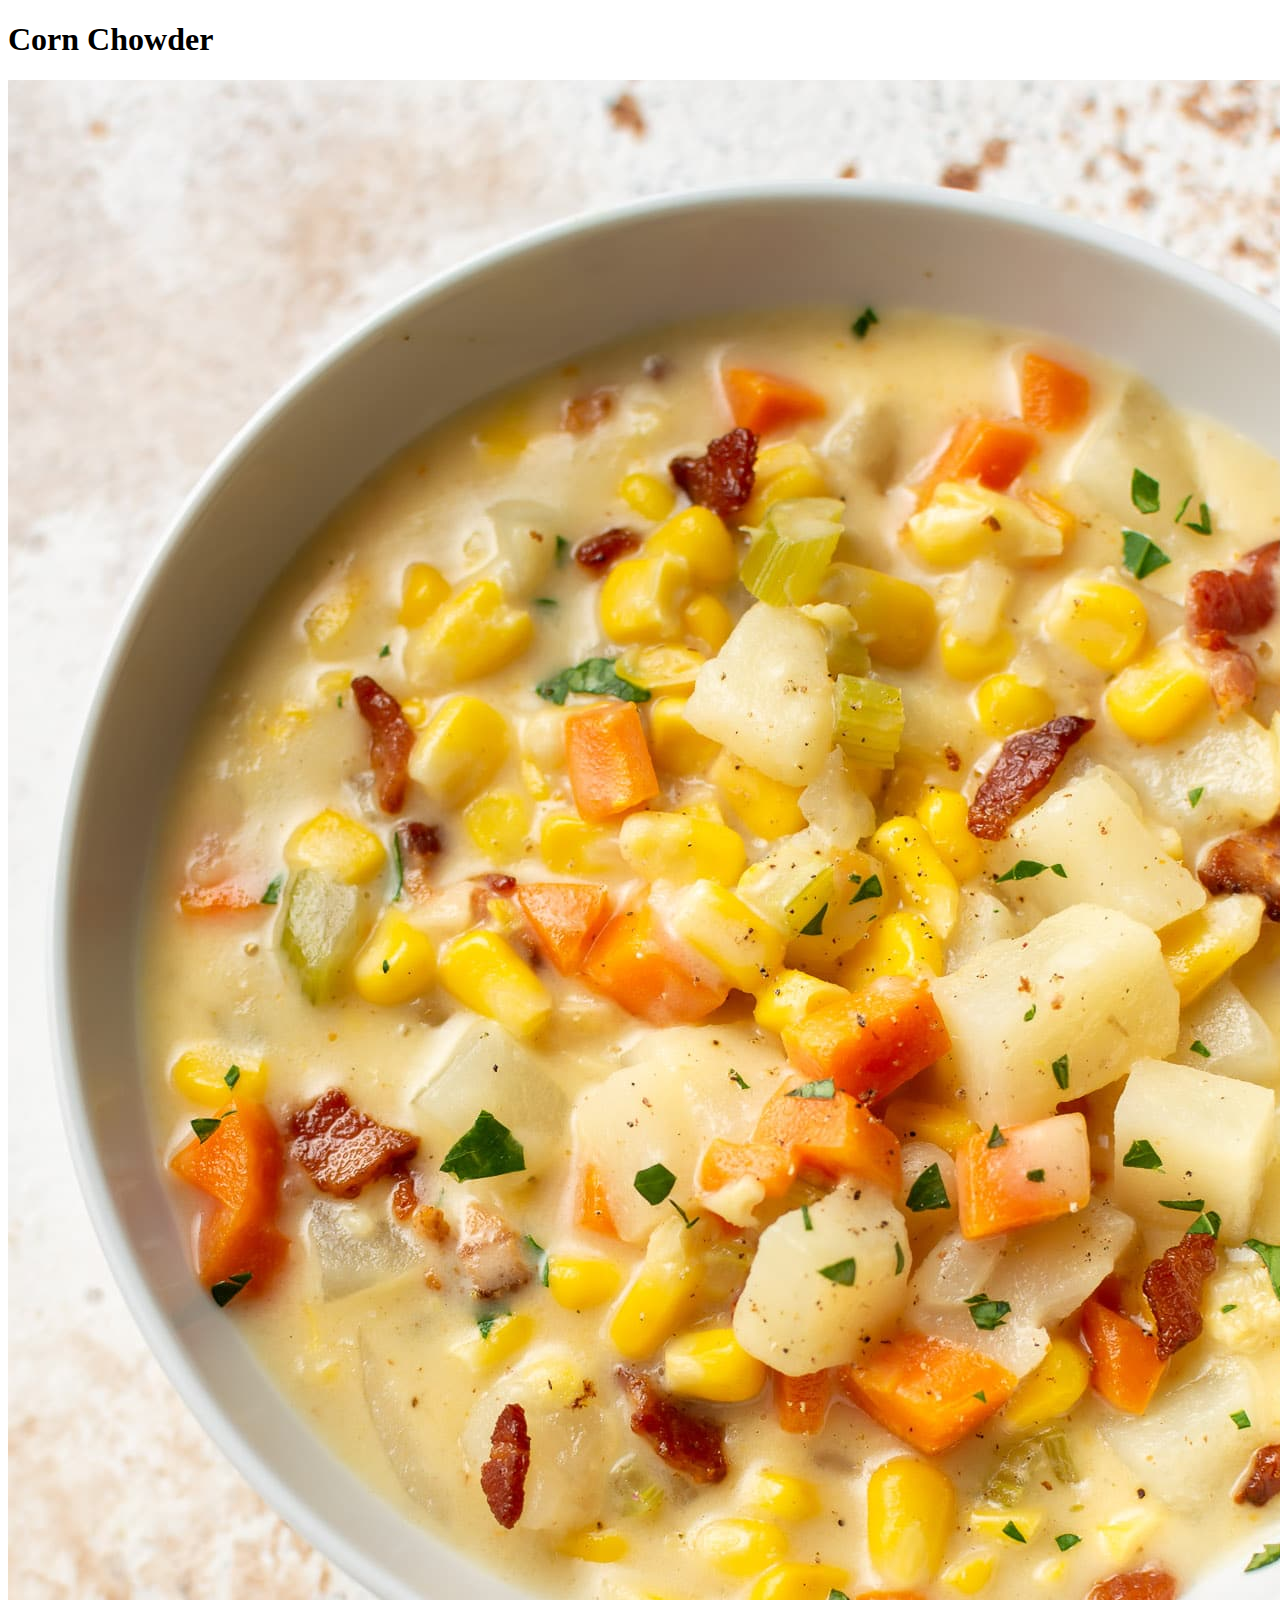
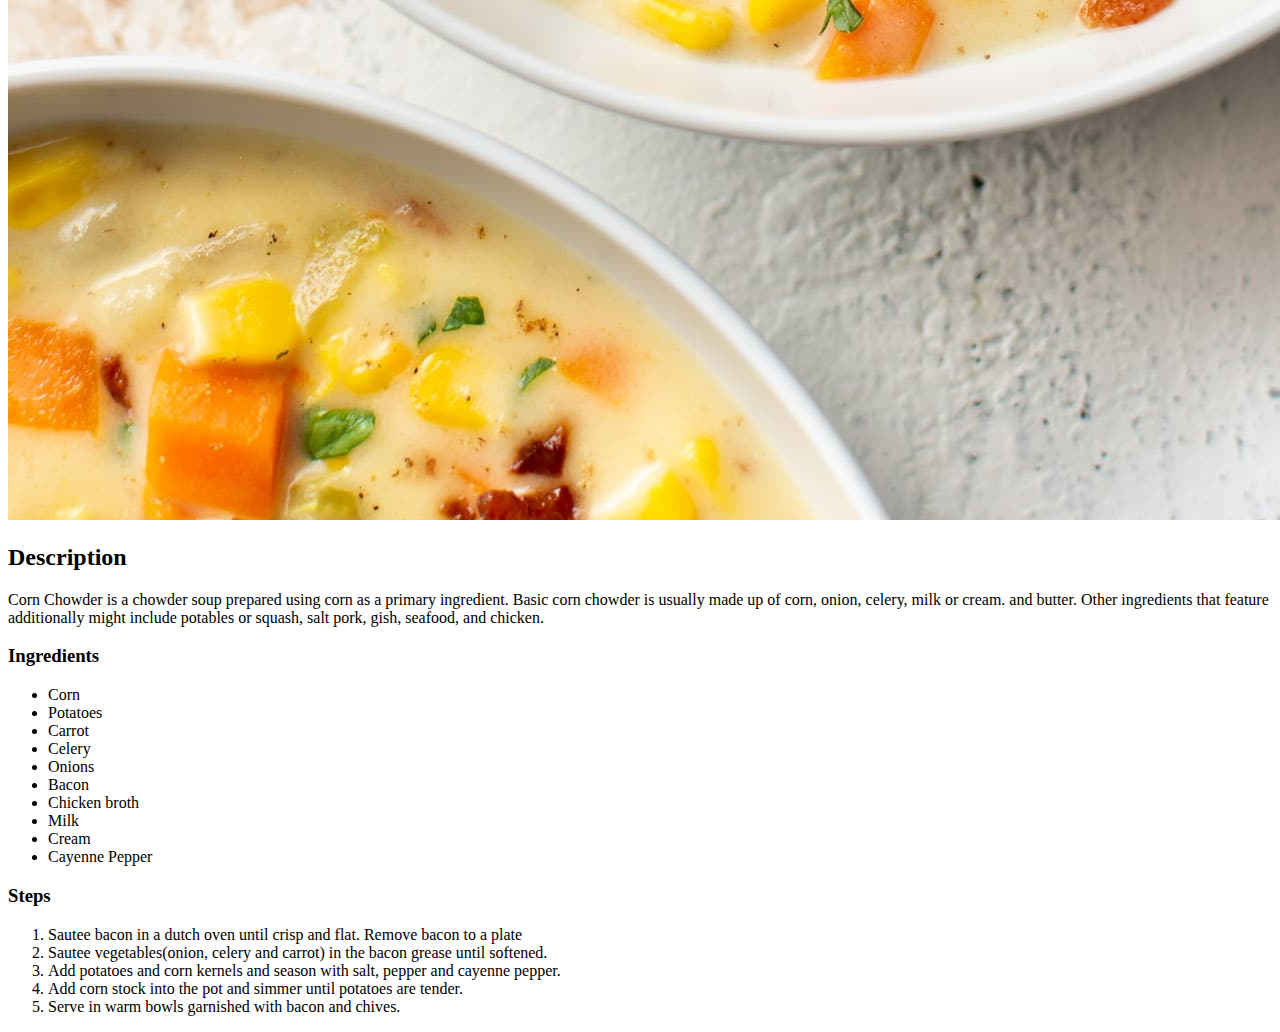
==== recipes/chowder.html @ e6803d58 "Add recipes" ====
<!DOCTYPE html>
<html lang="en">
<head>
    <meta charset="UTF-8">
    <meta http-equiv="X-UA-Compatible" content="IE=edge">
    <meta name="viewport" content="width=device-width, initial-scale=1.0">
    <title>Corn Chowder</title>
</head>
<body>
    <h1>Corn Chowder</h1>
    <img src="../images/chowder.jpeg" alt="Porridge with corn and other great looking vegetables">
    <h2>Description</h2>
    <p>Corn Chowder is a chowder soup prepared using corn as a primary ingredient. Basic corn chowder is usually made up of corn, onion, celery, milk or cream. and butter. 
        Other ingredients that feature additionally might include potables or squash, salt pork, gish, seafood, and chicken. 
    </p>

    <h3>Ingredients</h3>
    <ul>
        <li>Corn</li>
        <li>Potatoes</li>
        <li>Carrot</li>
        <li>Celery</li>
        <li>Onions</li>
        <li>Bacon</li>
        <li>Chicken broth</li>
        <li>Milk</li>
        <li>Cream</li>
        <li>Cayenne Pepper</li>
    </ul>
    <h3>Steps</h3>
    <ol>
        <li>Sautee bacon in a dutch oven until crisp and flat. Remove bacon to a plate</li>
        <li>Sautee vegetables(onion, celery and carrot) in the bacon grease until softened.</li>
        <li>Add potatoes and corn kernels and season with salt, pepper and cayenne pepper.</li>
        <li>Add corn stock into the pot and simmer until potatoes are tender. </li>
        <li>Serve in warm bowls garnished with bacon and chives. </li>
    </ol>
</body>
</html>
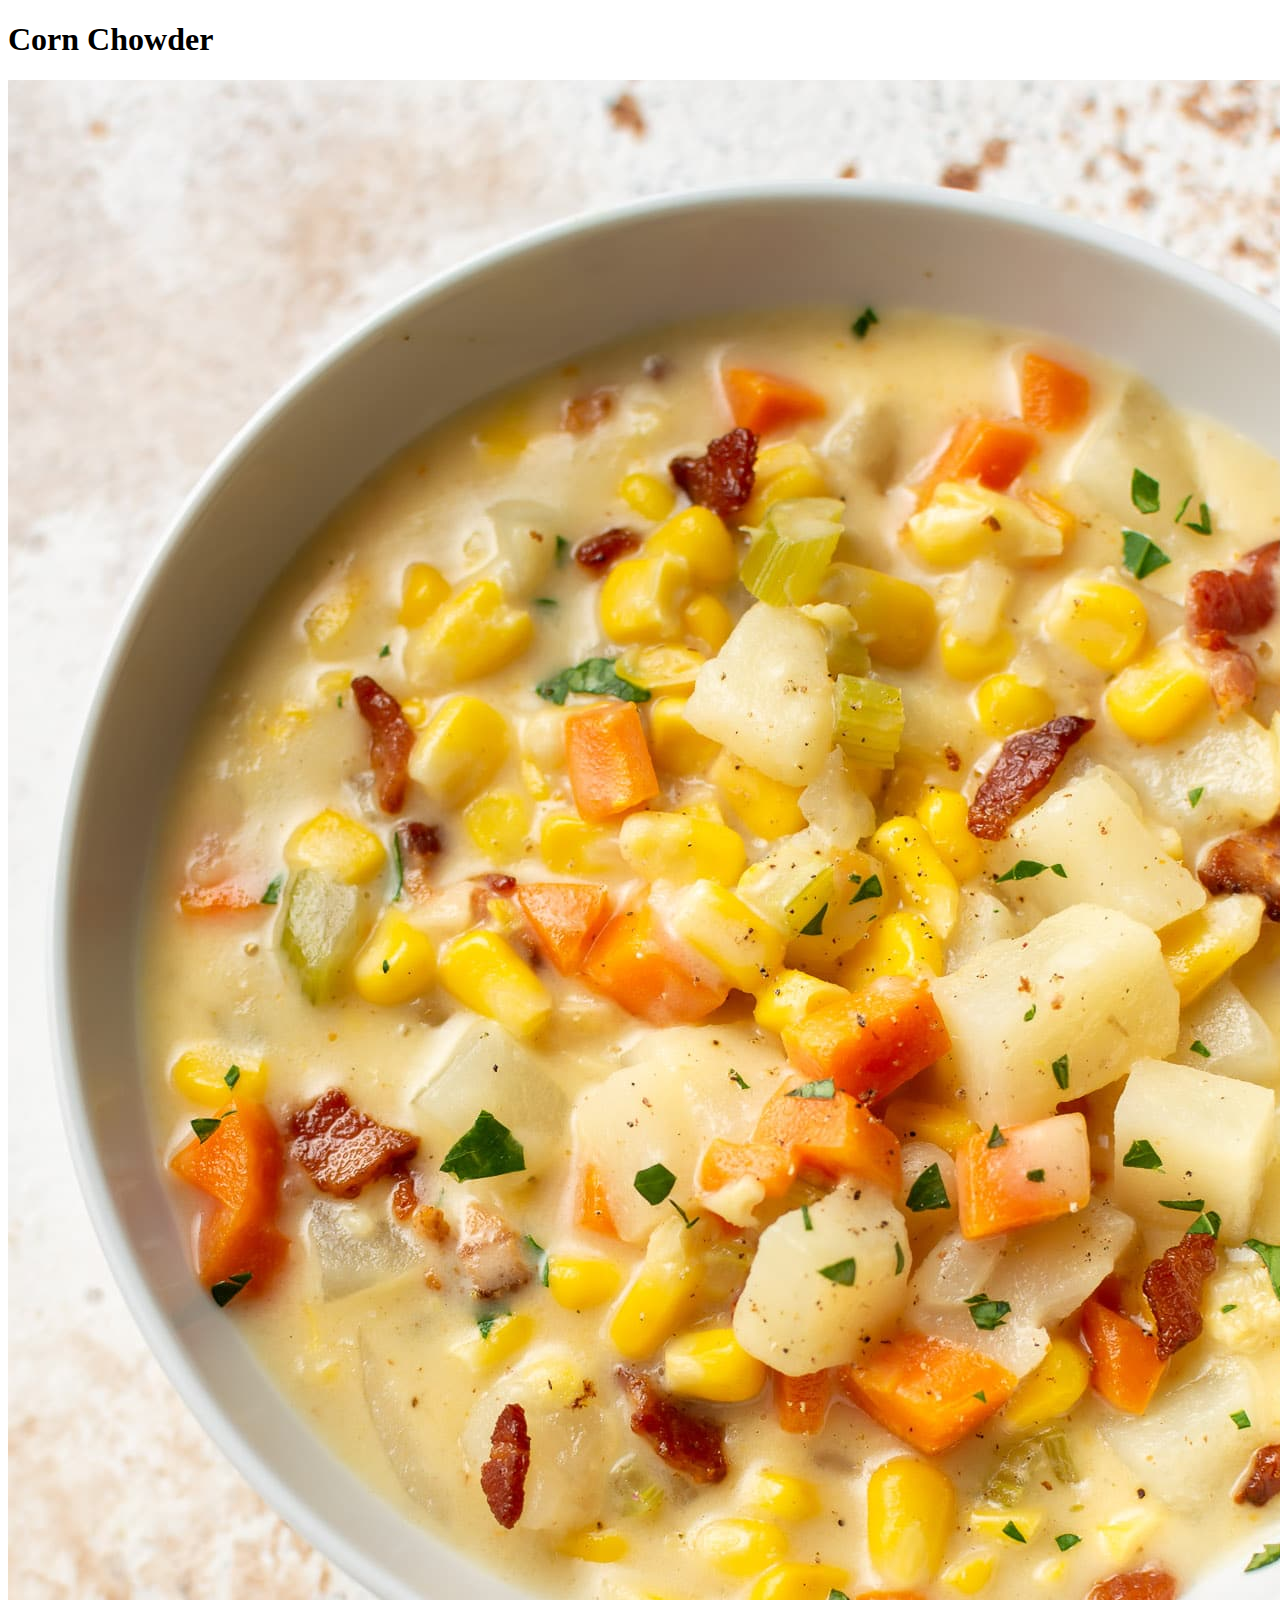
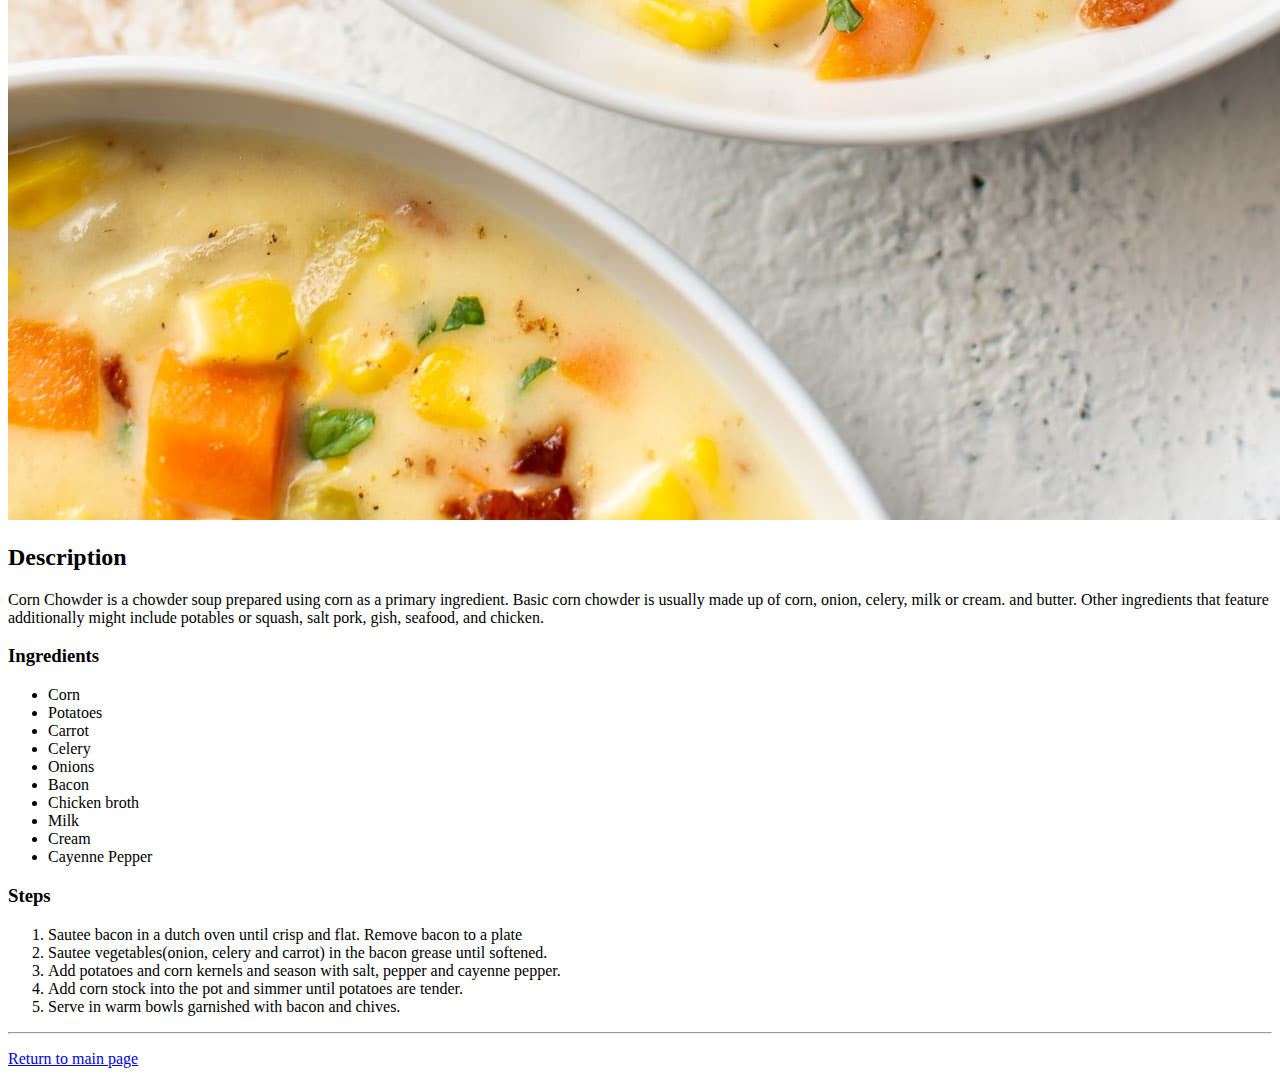
==== commit 94b1feb1: "Link from recipe pages to main page" ====
--- a/recipes/chowder.html
+++ b/recipes/chowder.html
@@ -35,5 +35,8 @@
         <li>Add corn stock into the pot and simmer until potatoes are tender. </li>
         <li>Serve in warm bowls garnished with bacon and chives. </li>
     </ol>
+
+    <hr>
+    <p><a href="../index.html">Return to main page</a></p>
 </body>
 </html>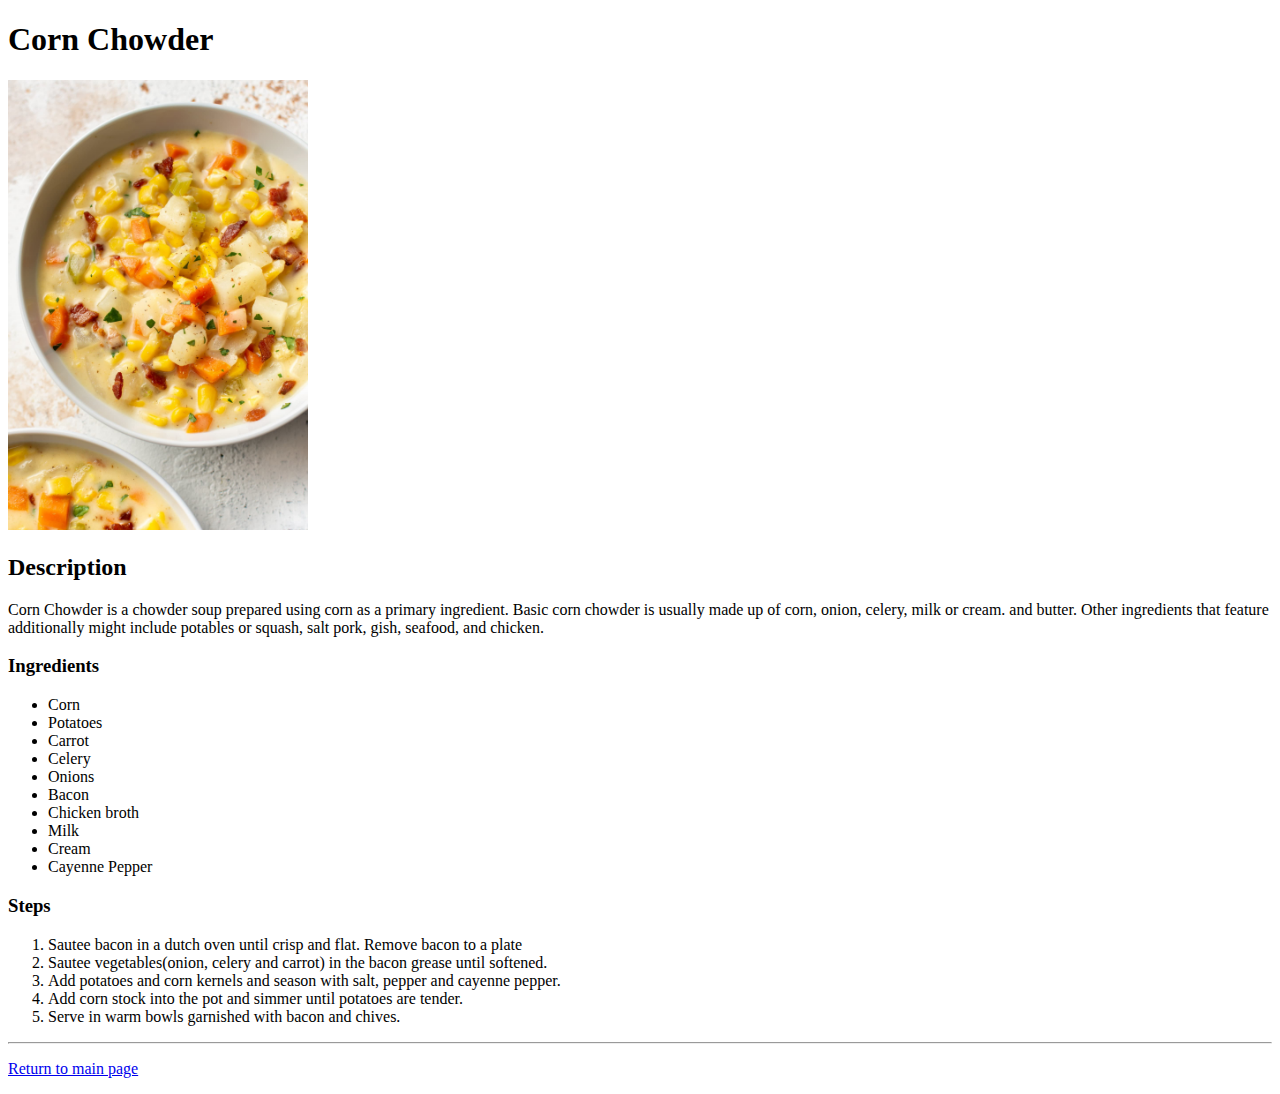
==== commit 2ec60555: "Update main image on index.html" ====
--- a/recipes/chowder.html
+++ b/recipes/chowder.html
@@ -8,7 +8,7 @@
 </head>
 <body>
     <h1>Corn Chowder</h1>
-    <img src="../images/chowder.jpeg" alt="Porridge with corn and other great looking vegetables">
+    <img src="../images/chowder.jpeg" alt="Porridge with corn and other great looking vegetables" style="width:300px; height:auto;"">
     <h2>Description</h2>
     <p>Corn Chowder is a chowder soup prepared using corn as a primary ingredient. Basic corn chowder is usually made up of corn, onion, celery, milk or cream. and butter. 
         Other ingredients that feature additionally might include potables or squash, salt pork, gish, seafood, and chicken. 
